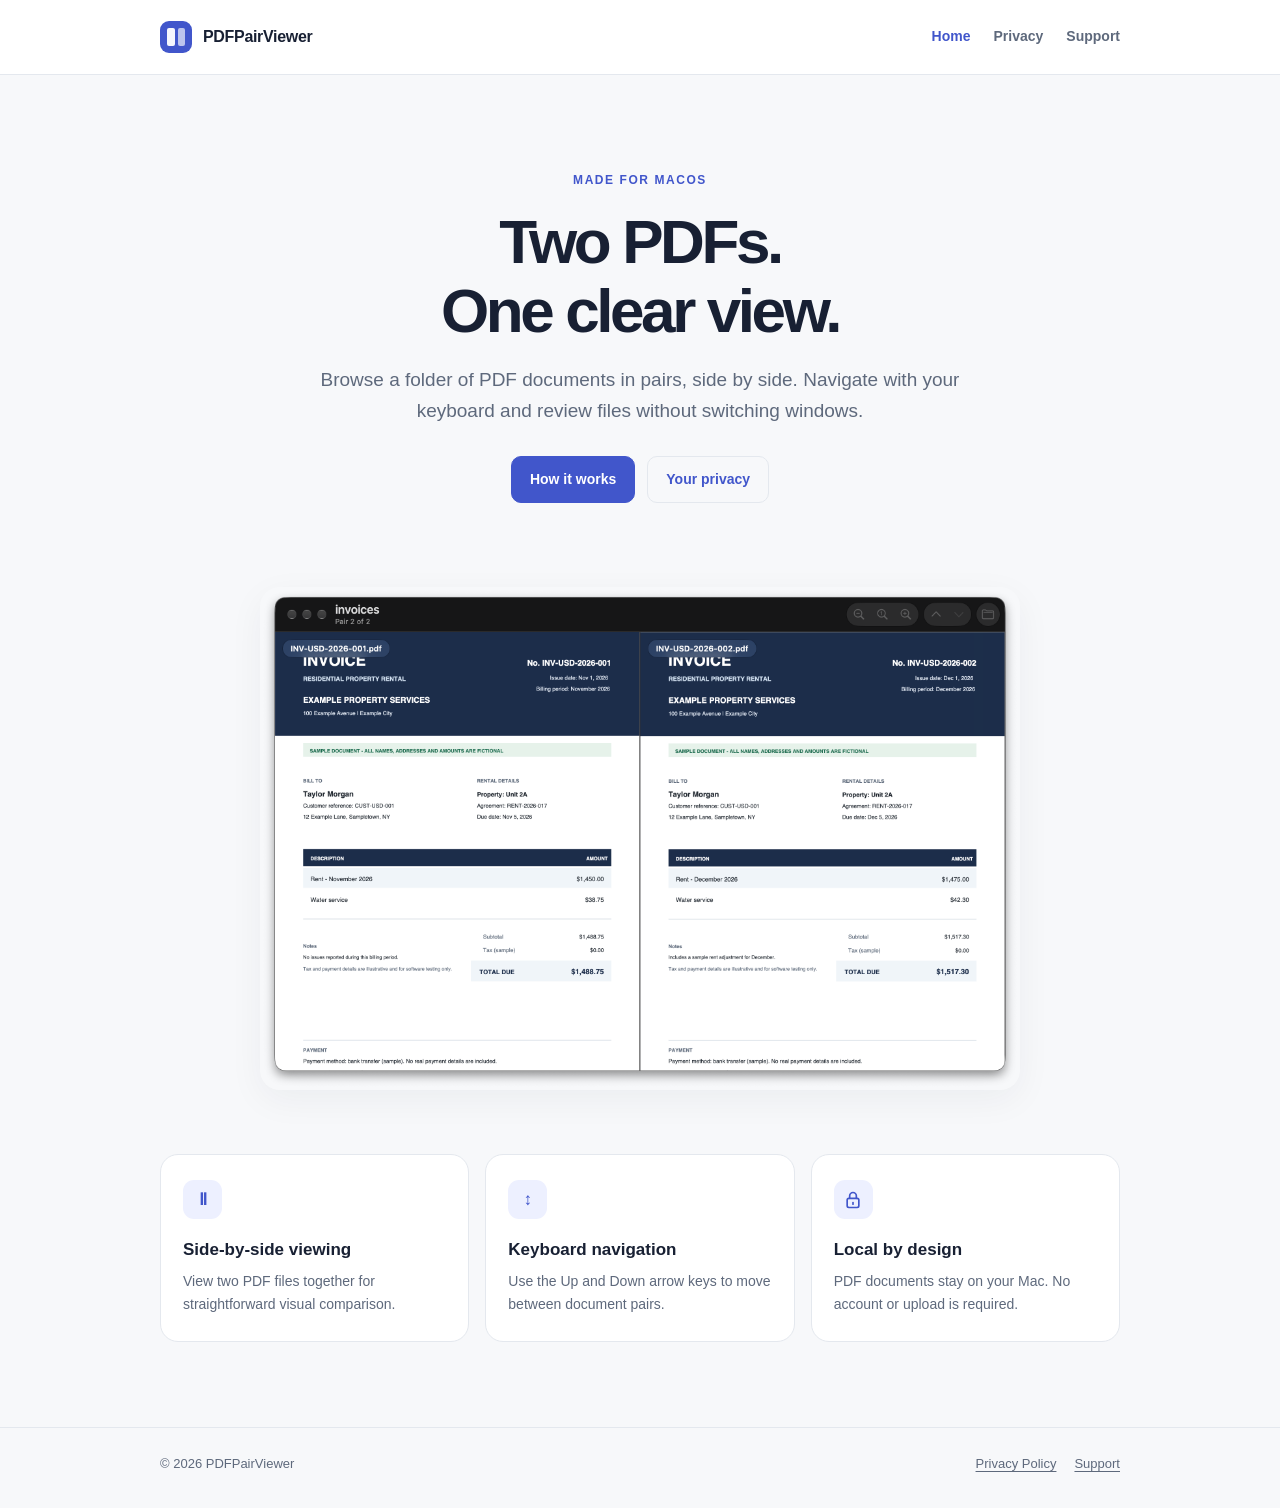
==== index.html @ 1cee3e24 "Add PDFPairViewer website" ====
<!doctype html>
<html lang="en">
<head>
  <meta charset="utf-8">
  <meta name="viewport" content="width=device-width,initial-scale=1">
  <meta name="description" content="PDFPairViewer is a simple macOS app for viewing two PDF files side by side, one pair at a time.">
  <title>PDFPairViewer — Compare PDFs side by side</title>
  <link rel="stylesheet" href="assets/styles.css">
</head>
<body>
  <header class="nav"><div class="wrap">
    <a class="brand" href="./"><span class="mark" aria-hidden="true"><span></span><span></span></span>PDFPairViewer</a>
    <nav aria-label="Main navigation"><a href="./" aria-current="page">Home</a><a href="privacy/">Privacy</a><a href="support/">Support</a></nav>
  </div></header>
  <main class="wrap">
    <section class="hero">
      <div class="eyebrow">Made for macOS</div>
      <h1>Two PDFs.<br>One clear view.</h1>
      <p class="lead">Browse a folder of PDF documents in pairs, side by side. Navigate with your keyboard and review files without switching windows.</p>
      <div class="links"><a class="button" href="support/">How it works</a><a class="button secondary" href="privacy/">Your privacy</a></div>
    </section>
    <img class="preview" src="assets/pdfpairviewer-screenshot.png" width="2336" height="1546" alt="PDFPairViewer displaying November and December sample rental invoices side by side.">
    <section class="three" aria-label="Features">
      <div class="tile"><div class="pictogram" aria-hidden="true">Ⅱ</div><h3>Side-by-side viewing</h3><p>View two PDF files together for straightforward visual comparison.</p></div>
      <div class="tile"><div class="pictogram" aria-hidden="true">↕</div><h3>Keyboard navigation</h3><p>Use the Up and Down arrow keys to move between document pairs.</p></div>
      <div class="tile"><div class="pictogram" aria-hidden="true"><svg width="20" height="20" viewBox="0 0 24 24" fill="none" stroke="currentColor" stroke-width="2" stroke-linecap="round" stroke-linejoin="round"><rect x="5" y="10" width="14" height="11" rx="2"/><path d="M8 10V7a4 4 0 0 1 8 0v3"/><path d="M12 15v2"/></svg></div><h3>Local by design</h3><p>PDF documents stay on your Mac. No account or upload is required.</p></div>
    </section>
  </main>
  <footer><div class="wrap"><span>© 2026 PDFPairViewer</span><div><a href="privacy/">Privacy Policy</a><a href="support/">Support</a></div></div></footer>
</body>
</html>
---- assets/styles.css ----
:root {
  color-scheme: light dark;
  --bg: #f7f8fa;
  --surface: #fff;
  --text: #182033;
  --muted: #5e697c;
  --line: #e4e8ee;
  --accent: #4156cb;
  --accent2: #edf0ff;
  --radius: 18px;
  --shadow: 0 10px 35px rgba(24,32,51,.05);
}
* { box-sizing: border-box; }
html { scroll-behavior: smooth; }
body { margin: 0; background: var(--bg); color: var(--text); font: 16px/1.65 -apple-system, BlinkMacSystemFont, "Segoe UI", sans-serif; }
a { color: var(--accent); text-underline-offset: 3px; }
a:hover { text-decoration-thickness: 2px; }
a:focus-visible { outline: 3px solid var(--accent); outline-offset: 3px; border-radius: 4px; }
.wrap { width: min(100% - 40px, 960px); margin-inline: auto; }
.nav { border-bottom: 1px solid var(--line); background: var(--surface); }
.nav .wrap { min-height: 74px; display: flex; align-items: center; justify-content: space-between; gap: 16px; }
.brand { display: inline-flex; align-items: center; gap: 11px; text-decoration: none; font-size: 16px; font-weight: 750; color: var(--text); letter-spacing: -.02em; }
.mark { display: inline-grid; grid-template-columns: 1fr 1fr; gap: 3px; width: 32px; height: 32px; padding: 7px; border-radius: 9px; background: var(--accent); }
.mark span { border-radius: 2px; background: white; opacity: .95; }
.mark span:last-child { opacity: .65; }
nav[aria-label] { display: flex; flex-wrap: wrap; align-items: center; gap: 23px; }
nav[aria-label] a { color: var(--muted); text-decoration: none; font-size: 14px; font-weight: 600; }
nav[aria-label] a[aria-current="page"], nav[aria-label] a:hover { color: var(--accent); }
.hero { padding: 96px 0 84px; text-align: center; }
.eyebrow { color: var(--accent); text-transform: uppercase; letter-spacing: .13em; font-size: 12px; font-weight: 750; }
h1 { font-size: clamp(36px, 6vw, 62px); letter-spacing: -.055em; line-height: 1.12; margin: 16px 0 18px; font-weight: 780; }
h2 { font-size: 22px; letter-spacing: -.025em; line-height: 1.25; margin: 0 0 14px; }
h3 { font-size: 17px; line-height: 1.3; margin: 0 0 8px; }
p { margin: 0 0 16px; }
.lead { color: var(--muted); font-size: 19px; max-width: 650px; margin-inline: auto; }
.links { display: flex; justify-content: center; gap: 12px; flex-wrap: wrap; margin-top: 30px; }
.button { display: inline-block; padding: 11px 18px; border: 1px solid var(--accent); background: var(--accent); color: white; border-radius: 10px; font-size: 14px; font-weight: 700; text-decoration: none; }
.button.secondary { color: var(--accent); background: transparent; border-color: var(--line); }
.button:hover { filter: brightness(.95); }
.preview { display: block; width: 100%; max-width: 760px; height: auto; border-radius: 20px; box-shadow: var(--shadow); margin: 0 auto 64px; }
.three { display: grid; grid-template-columns: repeat(3, 1fr); gap: 16px; margin-bottom: 85px; }
.tile { border: 1px solid var(--line); background: var(--surface); border-radius: var(--radius); padding: 25px 22px; }
.tile p { color: var(--muted); margin: 0; font-size: 14px; }
.pictogram { display: inline-grid; place-items: center; width: 39px; height: 39px; border-radius: 11px; margin-bottom: 20px; background: var(--accent2); color: var(--accent); font-weight: bold; font-size: 17px; }
.page { padding: 55px 0 80px; }
.page h1 { font-size: clamp(32px, 5vw, 45px); margin-bottom: 8px; }
.page-intro { color: var(--muted); font-size: 16px; margin-bottom: 30px; }
.prose { max-width: 740px; }
.prose section { padding: 27px 0; border-bottom: 1px solid var(--line); }
.prose section:last-child { border-bottom: none; }
.prose ul, .prose ol { padding-left: 24px; }
.prose li { margin: 8px 0; }
.prose p:last-child { margin-bottom: 0; }
.note { background: var(--accent2); border-radius: 11px; padding: 17px 19px; margin: 24px 0; font-size: 14px; }
footer { border-top: 1px solid var(--line); padding: 25px 0 34px; color: var(--muted); font-size: 13px; }
footer .wrap { display: flex; justify-content: space-between; gap: 14px; flex-wrap: wrap; }
footer a { color: var(--muted); margin-left: 18px; }
@media (prefers-color-scheme: dark) {
  :root { --bg: #121622; --surface: #1a2130; --text: #edf1ff; --muted: #afb9cd; --line: #30394a; --accent: #a5b2ff; --accent2: #2a335a; --shadow: 0 10px 35px rgba(0,0,0,.1); }
  .mark { background: #6577ed; }
  .button { background: #7486f0; border-color: #7486f0; color: #101525; }
  .button.secondary { color: var(--accent); }
}
@media (max-width: 700px) {
  .nav .wrap { padding-block: 15px; flex-wrap: wrap; }
  .hero { padding: 62px 0 54px; }
  .three { grid-template-columns: 1fr; margin-bottom: 55px; }
  .page { padding-top: 35px; }
}
@media (prefers-reduced-motion: reduce) { html { scroll-behavior: auto; } }
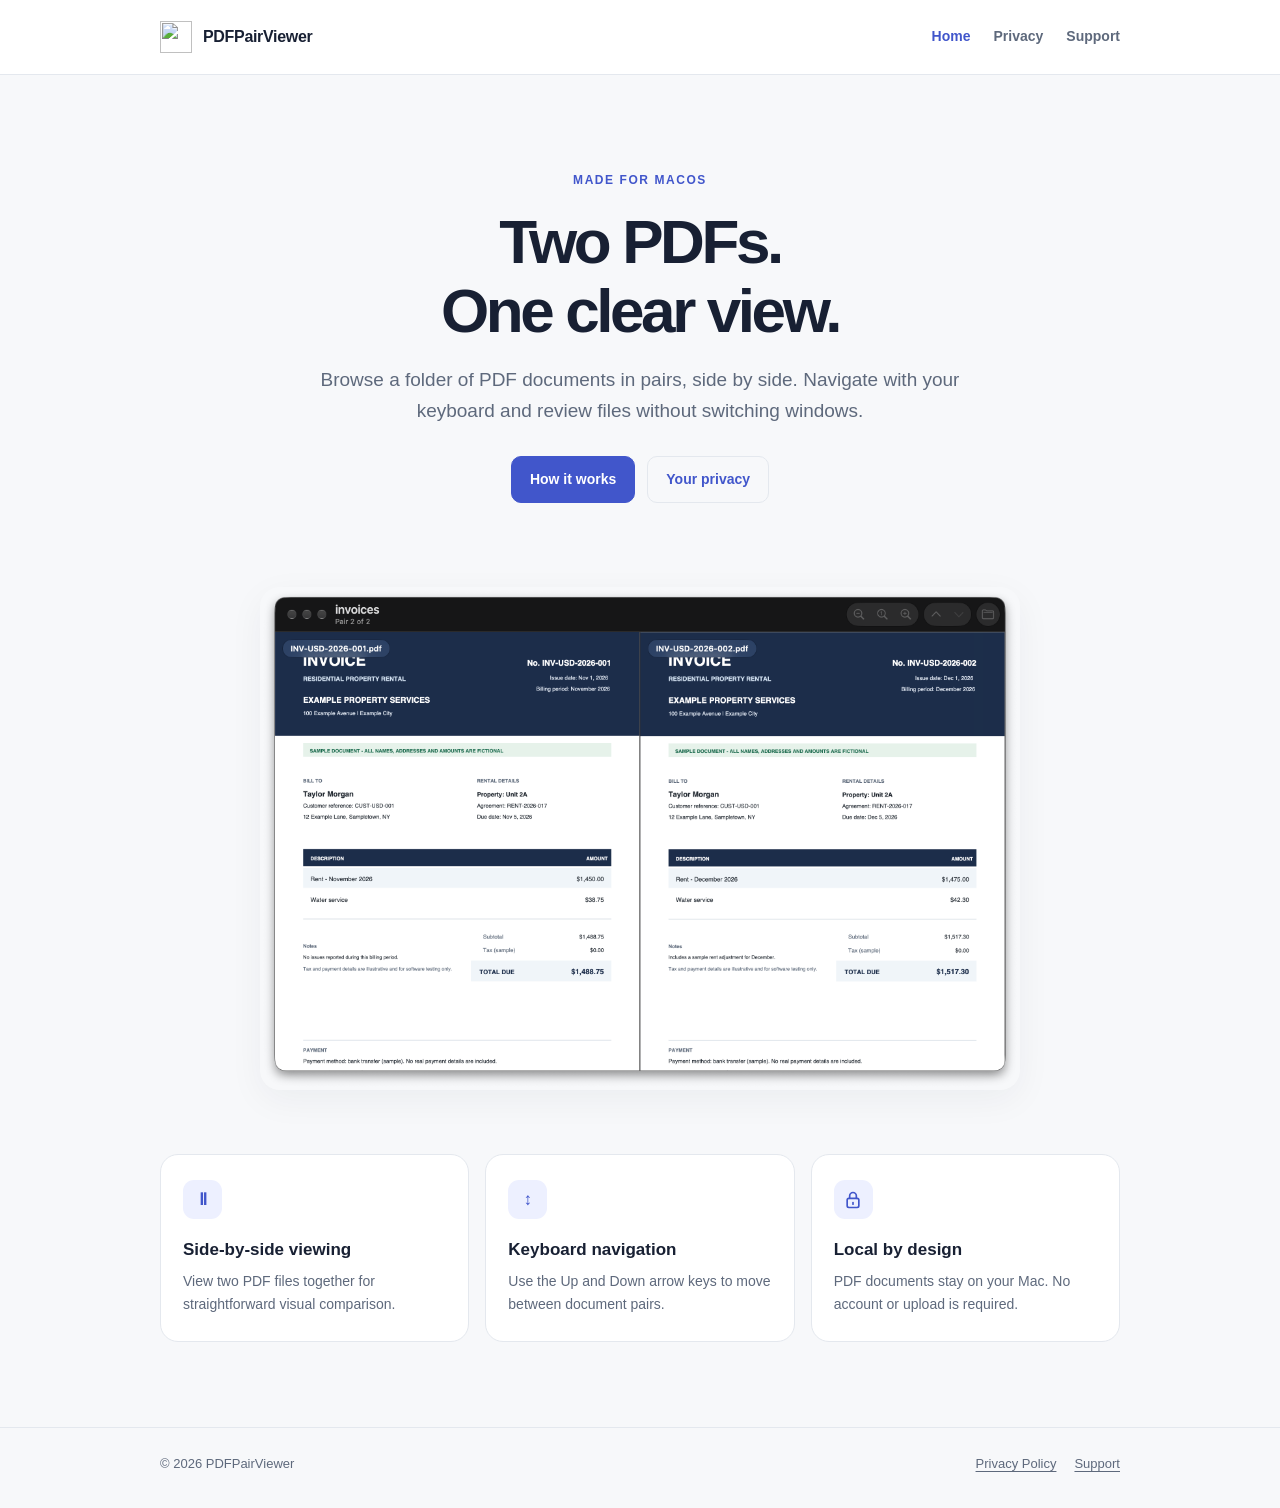
==== commit 3d1f4238: "Replace icon with the actual icon from the app" ====
--- a/index.html
+++ b/index.html
@@ -9,7 +9,7 @@
 </head>
 <body>
   <header class="nav"><div class="wrap">
-    <a class="brand" href="./"><span class="mark" aria-hidden="true"><span></span><span></span></span>PDFPairViewer</a>
+    <a class="brand" href="./"><img class="mark" src="assets/app-icon.png" width="32" height="32" alt="">PDFPairViewer</a>
     <nav aria-label="Main navigation"><a href="./" aria-current="page">Home</a><a href="privacy/">Privacy</a><a href="support/">Support</a></nav>
   </div></header>
   <main class="wrap">
--- a/assets/styles.css
+++ b/assets/styles.css
@@ -20,9 +20,7 @@
 .nav { border-bottom: 1px solid var(--line); background: var(--surface); }
 .nav .wrap { min-height: 74px; display: flex; align-items: center; justify-content: space-between; gap: 16px; }
 .brand { display: inline-flex; align-items: center; gap: 11px; text-decoration: none; font-size: 16px; font-weight: 750; color: var(--text); letter-spacing: -.02em; }
-.mark { display: inline-grid; grid-template-columns: 1fr 1fr; gap: 3px; width: 32px; height: 32px; padding: 7px; border-radius: 9px; background: var(--accent); }
-.mark span { border-radius: 2px; background: white; opacity: .95; }
-.mark span:last-child { opacity: .65; }
+.mark { display: block; width: 32px; height: 32px; flex-shrink: 0; object-fit: contain; }
 nav[aria-label] { display: flex; flex-wrap: wrap; align-items: center; gap: 23px; }
 nav[aria-label] a { color: var(--muted); text-decoration: none; font-size: 14px; font-weight: 600; }
 nav[aria-label] a[aria-current="page"], nav[aria-label] a:hover { color: var(--accent); }
@@ -57,7 +55,6 @@
 footer a { color: var(--muted); margin-left: 18px; }
 @media (prefers-color-scheme: dark) {
   :root { --bg: #121622; --surface: #1a2130; --text: #edf1ff; --muted: #afb9cd; --line: #30394a; --accent: #a5b2ff; --accent2: #2a335a; --shadow: 0 10px 35px rgba(0,0,0,.1); }
-  .mark { background: #6577ed; }
   .button { background: #7486f0; border-color: #7486f0; color: #101525; }
   .button.secondary { color: var(--accent); }
 }
